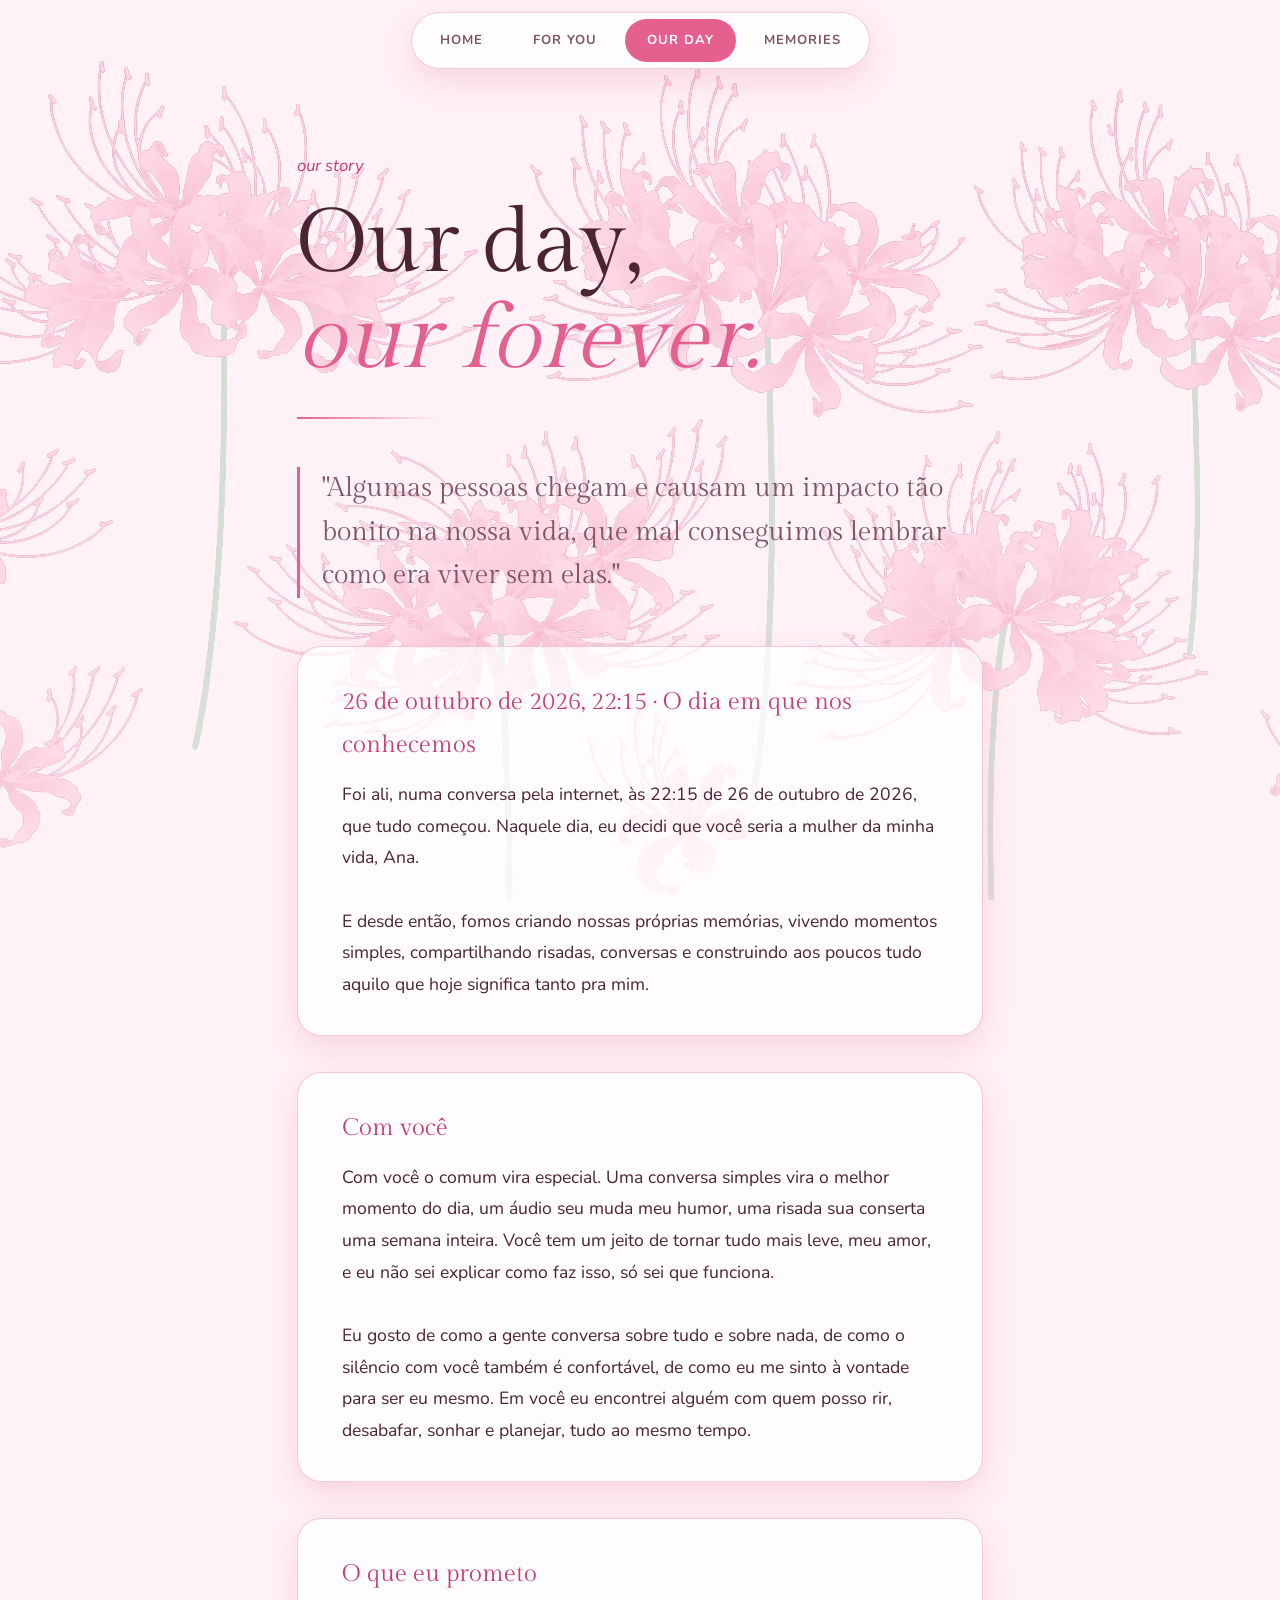
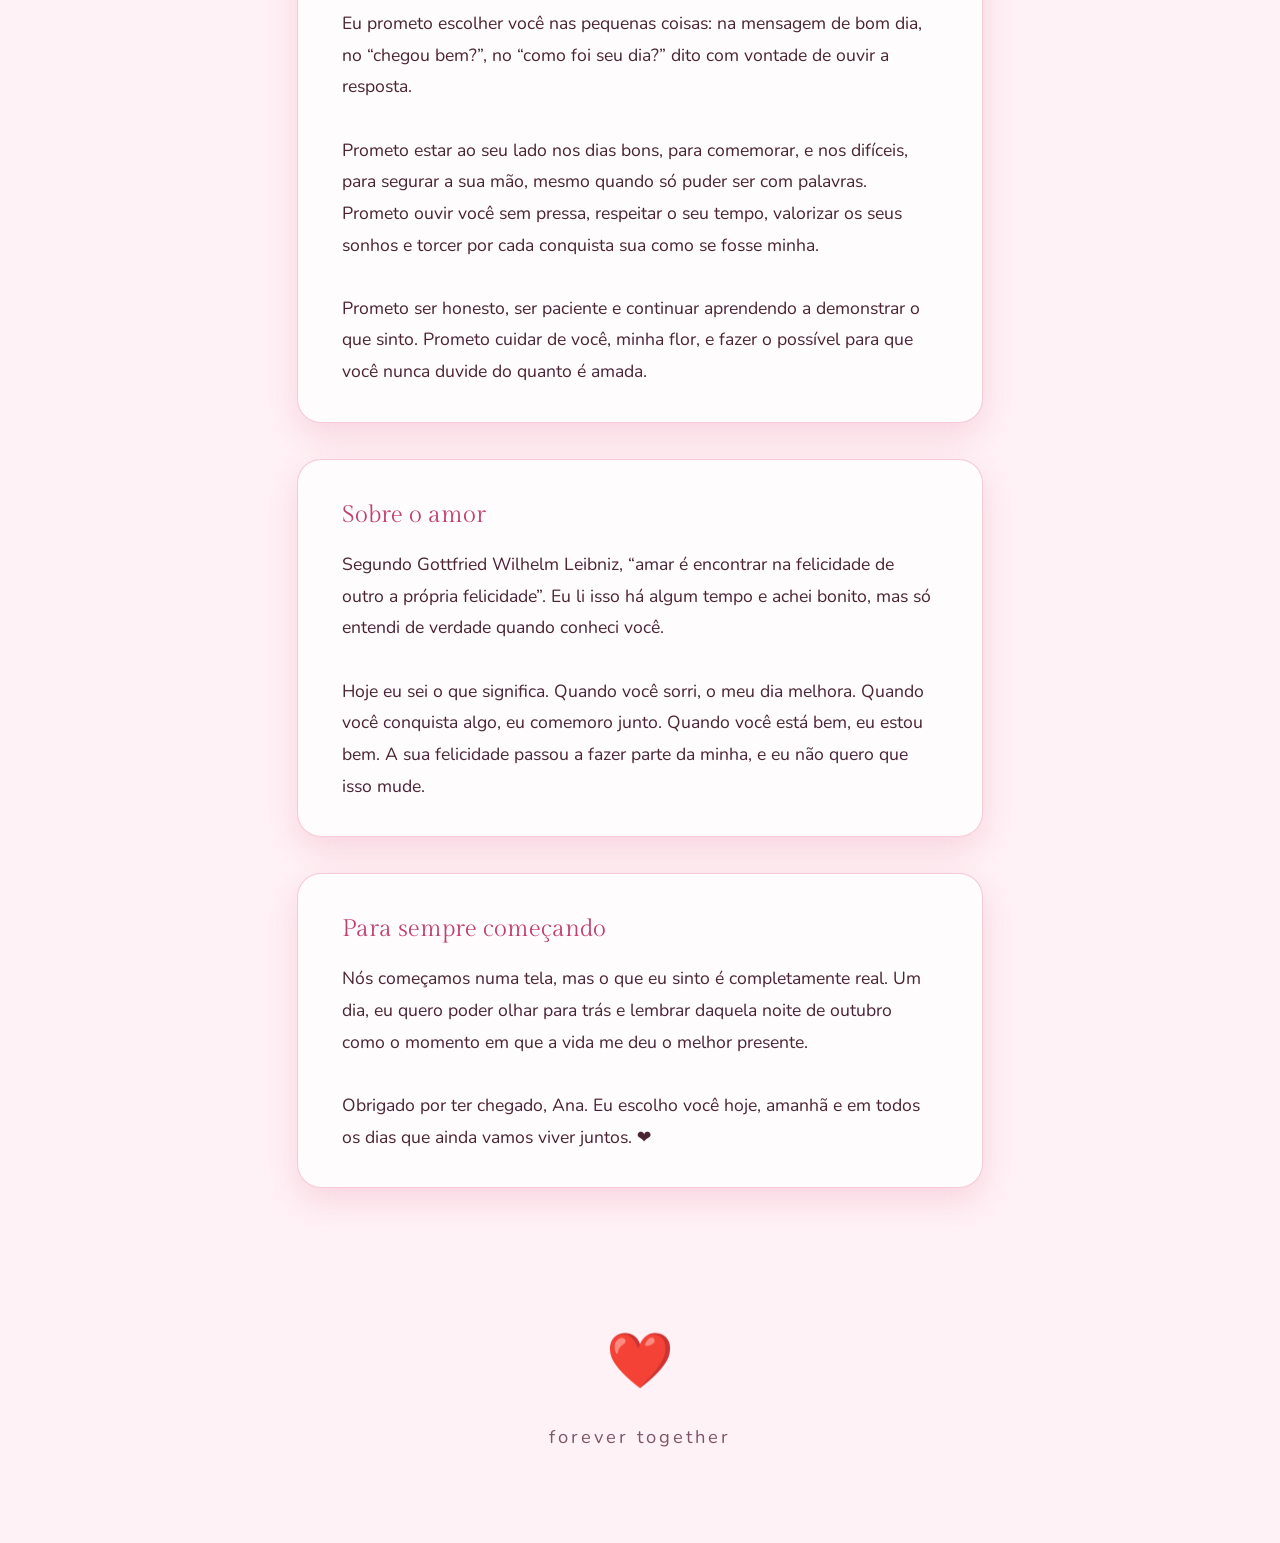
==== ourday.html @ eb77fa76 "Add files via upload" ====
<!DOCTYPE html>
<html lang="pt-br">
<head>
    <meta charset="UTF-8">
    <meta name="viewport" content="width=device-width, initial-scale=1.0">
    <meta name="theme-color" content="#ffe1ea">
    <title>Nosso dia, Ana ❤</title>
    <link rel="icon" href="favicon/coracao.png" type="image/png">
    <link rel="stylesheet" href="style.css">
</head>
<body class="ourday">

    <header class="cabecalho">
        <nav>
            <a href="index.html">HOME</a>
            <a href="foryou.html">FOR YOU</a>
            <a class="ativo" href="ourday.html">OUR DAY</a>
            <a href="memories.html">MEMORIES</a>
        </nav>
    </header>

    <section class="our-day">
        <p class="mini-title">our story</p>

        <h1>
            Our day,<br>
            <span class="rosa">our forever.</span>
        </h1>

        <div class="line"></div>

        <div class="citacao">
            <p>
                "Algumas pessoas chegam e causam um impacto tão bonito na nossa vida,
                que mal conseguimos lembrar como era viver sem elas."
            </p>
        </div>

        <div class="day-block">
            <p class="section-title">26 de outubro de 2026, 22:15 · O dia em que nos conhecemos</p>

            <p class="main-text">
                Foi ali, numa conversa pela internet, às 22:15 de 26 de outubro de 2026, que tudo começou.
                Naquele dia, eu decidi que você seria a mulher da minha vida, Ana.
                <br><br>
                E desde então, fomos criando nossas próprias memórias, vivendo momentos simples, compartilhando risadas, conversas e construindo aos poucos tudo aquilo que hoje significa tanto pra mim.
            </p>
        </div>

        <div class="day-block">
            <p class="section-title">Com você</p>

            <p class="main-text">
                Com você o comum vira especial. Uma conversa simples vira o melhor momento do dia, um áudio seu muda meu humor, uma risada sua conserta uma semana inteira. Você tem um jeito de tornar tudo mais leve, meu amor, e eu não sei explicar como faz isso, só sei que funciona.
                <br><br>
                Eu gosto de como a gente conversa sobre tudo e sobre nada, de como o silêncio com você também é confortável, de como eu me sinto à vontade para ser eu mesmo. Em você eu encontrei alguém com quem posso rir, desabafar, sonhar e planejar, tudo ao mesmo tempo.
            </p>
        </div>

        <div class="day-block">
            <p class="section-title">O que eu prometo</p>

            <p class="main-text">
                Eu prometo escolher você nas pequenas coisas: na mensagem de bom dia, no “chegou bem?”, no “como foi seu dia?” dito com vontade de ouvir a resposta.
                <br><br>
                Prometo estar ao seu lado nos dias bons, para comemorar, e nos difíceis, para segurar a sua mão, mesmo quando só puder ser com palavras. Prometo ouvir você sem pressa, respeitar o seu tempo, valorizar os seus sonhos e torcer por cada conquista sua como se fosse minha.
                <br><br>
                Prometo ser honesto, ser paciente e continuar aprendendo a demonstrar o que sinto. Prometo cuidar de você, minha flor, e fazer o possível para que você nunca duvide do quanto é amada.
            </p>
        </div>

        <div class="day-block">
            <p class="section-title">Sobre o amor</p>

            <p class="main-text">
                Segundo Gottfried Wilhelm Leibniz, “amar é encontrar na felicidade de outro a própria felicidade”. Eu li isso há algum tempo e achei bonito, mas só entendi de verdade quando conheci você.
                <br><br>
                Hoje eu sei o que significa. Quando você sorri, o meu dia melhora. Quando você conquista algo, eu comemoro junto. Quando você está bem, eu estou bem. A sua felicidade passou a fazer parte da minha, e eu não quero que isso mude.
            </p>
        </div>

        <div class="day-block">
            <p class="section-title">Para sempre começando</p>

            <p class="main-text">
                Nós começamos numa tela, mas o que eu sinto é completamente real. Um dia, eu quero poder olhar para trás e lembrar daquela noite de outubro como o momento em que a vida me deu o melhor presente.
                <br><br>
                Obrigado por ter chegado, Ana. Eu escolho você hoje, amanhã e em todos os dias que ainda vamos viver juntos. ❤️
            </p>
        </div>
    </section>

    <section class="final-page-our">
        <h1>❤️</h1>
        <p>forever together</p>
    </section>

    <div class="hearts" aria-hidden="true">
        <span>❤</span><span>❤</span><span>❤</span><span>❤</span><span>❤</span>
        <span>❤</span><span>❤</span><span>❤</span><span>❤</span><span>❤</span>
    </div>

    <audio id="bg-music"></audio>
    <script src="script.js"></script>
</body>
</html>
---- style.css ----
@import url('https://fonts.googleapis.com/css2?family=Nunito:wght@400;600;700&display=swap');

@font-face {
    font-family: 'Gilda Display';
    src: url('fonts/Gilda-Display_ttf.eot');
    src: url('fonts/Gilda-Display_ttf.woff') format('woff');
    font-display: swap;
}

:root {
    --bg-1: #fff7fa;
    --bg-2: #ffe9f0;
    --card: rgba(255, 255, 255, 0.72);
    --ink: #4a2433;
    --ink-soft: #7d5566;
    --rose: #e4608f;
    --rose-deep: #c2406f;
    --blush: #fbd3e0;
    --line: rgba(217, 70, 119, 0.28);
    --shadow: 0 12px 34px rgba(217, 70, 119, 0.18);
    --display: 'Gilda Display', Georgia, serif;
    --body: 'Nunito', system-ui, sans-serif;
}

* { margin: 0; padding: 0; box-sizing: border-box; }

html { scroll-behavior: smooth; }

body {
    font-family: var(--body);
    color: var(--ink);
    line-height: 1.8;
    min-height: 100vh;
    background: #fff2f6;
    position: relative;
    overflow-x: hidden;
}

h1, h2 { font-family: var(--display); font-weight: 400; }

a:focus-visible, button:focus-visible, input:focus-visible {
    outline: 3px solid var(--rose);
    outline-offset: 3px;
}

/* ---------- CORAÇÕES SUBINDO ---------- */
.hearts {
    position: fixed; inset: 0;
    pointer-events: none;
    overflow: hidden;
    z-index: 0;
}
.hearts span {
    position: absolute;
    bottom: -60px;
    color: rgba(217, 70, 119, 0.3);
    animation: subir linear infinite;
}
@keyframes subir {
    0%   { transform: translateY(0) scale(1); opacity: 0; }
    10%  { opacity: 1; }
    100% { transform: translateY(-115vh) scale(1.3); opacity: 0; }
}
.hearts span:nth-child(1)  { left: 5%;  font-size: 18px; animation-duration: 12s; }
.hearts span:nth-child(2)  { left: 15%; font-size: 30px; animation-duration: 15s; animation-delay: 2s; }
.hearts span:nth-child(3)  { left: 28%; font-size: 24px; animation-duration: 11s; animation-delay: 5s; }
.hearts span:nth-child(4)  { left: 40%; font-size: 20px; animation-duration: 18s; }
.hearts span:nth-child(5)  { left: 52%; font-size: 26px; animation-duration: 13s; animation-delay: 3s; }
.hearts span:nth-child(6)  { left: 63%; font-size: 22px; animation-duration: 14s; animation-delay: 7s; }
.hearts span:nth-child(7)  { left: 74%; font-size: 28px; animation-duration: 16s; }
.hearts span:nth-child(8)  { left: 82%; font-size: 32px; animation-duration: 12s; animation-delay: 4s; }
.hearts span:nth-child(9)  { left: 90%; font-size: 36px; animation-duration: 17s; animation-delay: 1s; }
.hearts span:nth-child(10) { left: 97%; font-size: 22px; animation-duration: 14s; animation-delay: 6s; }

main, section, .conteudo, .timeline-start { position: relative; z-index: 1; }

/* ---------- MENU ---------- */
.cabecalho {
    position: sticky; top: 0;
    z-index: 1000;
    padding: 12px;
    transition: transform 0.4s ease;
}
.cabecalho.esconder { transform: translateY(-120%); }

.cabecalho nav {
    width: fit-content;
    max-width: 100%;
    margin: 0 auto;
    display: flex;
    gap: 6px;
    padding: 6px;
    background: rgba(255, 255, 255, 0.82);
    backdrop-filter: blur(10px);
    -webkit-backdrop-filter: blur(10px);
    border: 1px solid var(--line);
    border-radius: 999px;
    box-shadow: var(--shadow);
}
.cabecalho nav a {
    color: var(--ink-soft);
    text-decoration: none;
    font-size: 13px;
    font-weight: 700;
    letter-spacing: 1px;
    padding: 10px 22px;
    border-radius: 999px;
    transition: background 0.25s, color 0.25s;
}
.cabecalho nav a:hover { background: var(--blush); color: var(--rose-deep); }
.cabecalho nav a.ativo { background: var(--rose); color: #fff; }

/* ---------- TIPOGRAFIA COMUM ---------- */
.mini-title, .text-mini, .timeline-start span {
    display: block;
    font-style: italic;
    font-size: 1.05rem;
    color: var(--rose-deep);
    margin-bottom: 14px;
}
.rosa { color: var(--rose); font-style: italic; }

.for-you h1, .our-day h1, .memories h1, .frase {
    font-size: clamp(2.6rem, 9vw, 5.6rem);
    line-height: 1.08;
    color: var(--ink);
}

.line, .linha, .line-memories {
    width: 140px; height: 2px;
    background: linear-gradient(to right, var(--rose), transparent);
    margin: 28px 0 48px;
}
.linha, .line-memories { margin-left: auto; margin-right: auto; background: linear-gradient(to right, transparent, var(--rose), transparent); }

.section-title {
    font-family: var(--display);
    font-size: 1.5rem;
    color: var(--rose-deep);
    margin-bottom: 12px;
}

.main-text {
    font-size: 1.1rem;
    max-width: 66ch;
    color: var(--ink);
}

.pequeno { font-size: 0.8rem; color: var(--ink-soft); }

/* ---------- HOME ---------- */
.home { display: flex; flex-direction: column; }
.home .conteudo {
    flex: 1;
    min-height: calc(100svh - 80px);
    display: flex; flex-direction: column;
    align-items: center; justify-content: center;
    text-align: center;
    padding: 20px 6% 60px;
}
.frase { animation: aparecer 1.6s ease both; }
.text-final {
    max-width: 52ch;
    font-size: 1.1rem;
    color: var(--ink-soft);
}
.botao {
    display: inline-block;
    margin-top: 34px;
    padding: 14px 34px;
    border-radius: 999px;
    background: var(--rose);
    color: #fff;
    text-decoration: none;
    font-weight: 700;
    box-shadow: var(--shadow);
    transition: transform 0.25s, background 0.25s;
}
.botao:hover { background: var(--rose-deep); transform: translateY(-3px); }

@keyframes aparecer {
    from { opacity: 0; transform: translateY(24px); }
    to   { opacity: 1; transform: translateY(0); }
}

/* ---------- FOR YOU / OUR DAY ---------- */
.for-you, .our-day {
    max-width: 840px;
    margin: 0 auto;
    padding: 70px 6% 40px;
}
.text-block, .day-block {
    background: var(--card);
    border: 1px solid var(--line);
    border-radius: 24px;
    padding: 34px clamp(20px, 5vw, 44px);
    box-shadow: var(--shadow);
    margin-bottom: 36px;
}
.text-block .main-text, .day-block .main-text { margin-bottom: 0; }

.citacao {
    margin: 10px 0 48px;
    padding-left: 22px;
    border-left: 3px solid var(--rose);
}
.citacao p {
    font-family: var(--display);
    font-size: clamp(1.25rem, 3.4vw, 1.7rem);
    line-height: 1.6;
    color: var(--ink-soft);
}

.final-page, .final-page-our, .final-page-memories {
    max-width: 840px;
    margin: 0 auto;
    padding: 50px 6% 90px;
    text-align: center;
}
.line01 {
    width: 100%; height: 1px;
    margin-bottom: 40px;
    background: linear-gradient(to right, transparent, var(--rose), transparent);
}
.final-page h1 { font-size: clamp(1.7rem, 5vw, 2.6rem); line-height: 1.4; color: var(--rose-deep); margin-bottom: 14px; }
.final-page p, .final-page-our p { color: var(--ink-soft); font-size: 1.15rem; letter-spacing: 3px; }
.final-page-our h1, .final-page-memories h1 { font-size: 3.4rem; margin-bottom: 8px; }
.final-page-memories p { font-family: var(--display); font-size: clamp(1.2rem, 3.4vw, 1.7rem); color: var(--ink-soft); }

/* ---------- MEMORIES ---------- */
.memories-body { text-align: center; padding: 70px 6% 0; }

.fade-in { animation: aparecer 1.6s ease both; }
.timeline-end, .timeline-end01 {
    display: flex; justify-content: center;
    font-size: 2.6rem;
    color: var(--rose);
    animation: flutuar 2s ease-in-out infinite;
}
.timeline-end { margin-top: 50px; }
.timeline-end01 { margin-top: 40px; }
@keyframes flutuar { 50% { transform: translateY(10px); } }

.music-player-inline {
    display: flex; flex-direction: column; align-items: center;
    gap: 10px;
    width: min(320px, 90%);
    margin: 40px auto 20px;
    padding: 20px 24px;
    border-radius: 24px;
    background: var(--card);
    border: 1px solid var(--line);
    box-shadow: var(--shadow);
    position: relative; z-index: 10;
}
.music-player-inline .controls { display: flex; gap: 14px; }
.music-player-inline button {
    width: 48px; height: 48px;
    border: none; border-radius: 50%;
    background: var(--blush);
    color: var(--rose-deep);
    font-size: 1.3rem;
    cursor: pointer;
    transition: background 0.2s, transform 0.2s;
}
.music-player-inline button:hover { background: var(--rose); color: #fff; transform: scale(1.08); }
#music-progress {
    -webkit-appearance: none; appearance: none;
    width: 100%; height: 6px;
    border-radius: 10px;
    background: var(--blush);
    cursor: pointer;
}
#music-progress::-webkit-slider-thumb {
    -webkit-appearance: none;
    width: 18px; height: 18px; border-radius: 50%;
    background: var(--rose);
}
#music-progress::-moz-range-thumb { width: 18px; height: 18px; border: none; border-radius: 50%; background: var(--rose); }
#music-time { color: var(--ink-soft); font-size: 0.85rem; }

.timeline-start { text-align: center; margin-top: 90px; padding: 0 6%; }
.timeline-start h1 { font-size: clamp(2rem, 6vw, 3.4rem); color: var(--ink); }

.timeline {
    position: relative;
    max-width: 1100px;
    margin: 70px auto;
    padding: 0 5%;
}
.timeline::before {
    content: "";
    position: absolute; left: 50%; top: 0;
    transform: translateX(-50%);
    width: 2px; height: 100%;
    background: linear-gradient(to bottom, transparent, var(--rose) 8%, var(--rose) 92%, transparent);
}
.timeline-item {
    position: relative;
    display: grid;
    grid-template-columns: 1fr 1fr;
    align-items: center;
    gap: 80px;
    margin: 90px 0;
}
.timeline-item.right .timeline-image { order: 2; }
.timeline-item::after {
    content: "❤";
    position: absolute; top: 50%; left: 50%;
    transform: translate(-50%, -50%);
    width: 34px; height: 34px;
    display: grid; place-items: center;
    border-radius: 50%;
    background: #fff;
    color: var(--rose);
    font-size: 0.95rem;
    box-shadow: 0 0 0 4px var(--blush);
    z-index: 2;
}
.timeline-image { display: flex; justify-content: center; }
.timeline-image img {
    width: 100%; max-width: 330px;
    aspect-ratio: 4 / 5;
    object-fit: cover;
    background: #fff;
    padding: 10px 10px 40px;
    border-radius: 6px;
    box-shadow: var(--shadow);
    transform: rotate(-2.5deg);
    transition: transform 0.4s;
}
.timeline-item.right .timeline-image img { transform: rotate(2.5deg); }
.timeline-image img:hover { transform: rotate(0) scale(1.03); }

.timeline-content {
    padding: 28px;
    background: var(--card);
    border: 1px solid var(--line);
    border-radius: 24px;
    box-shadow: var(--shadow);
}
.timeline-content h2 { font-size: 1.7rem; color: var(--rose-deep); }

/* ---------- CELULAR ---------- */
@media (max-width: 768px) {
        .cabecalho { padding: 8px; }
    .cabecalho nav { width: 100%; justify-content: space-between; gap: 2px; padding: 4px; }
    .cabecalho nav a { flex: 1; text-align: center; font-size: 11px; letter-spacing: 0; padding: 10px 4px; }

    .for-you, .our-day { padding-top: 44px; }
    .line, .linha, .line-memories { margin-bottom: 32px; }
    .text-block, .day-block { border-radius: 20px; margin-bottom: 24px; }
    .main-text { font-size: 1.02rem; }

    .memories-body { padding-top: 44px; }
    .timeline-start { margin-top: 60px; }

    .timeline { padding: 0 5% 0 14%; margin: 50px auto; }
    .timeline::before { left: 7%; transform: none; }
    .timeline-item { grid-template-columns: 1fr; gap: 20px; margin: 60px 0; }
    .timeline-item.right .timeline-image { order: 0; }
    .timeline-item::after { left: calc(-8.6% - 15px); top: 24px; transform: none; width: 30px; height: 30px; }
    .timeline-image img { max-width: 100%; }


    .final-page, .final-page-our, .final-page-memories { padding-bottom: 60px; }
}

@media (max-width: 360px) {
    .cabecalho nav a { font-size: 10px; }
}

@media (prefers-reduced-motion: reduce) {
    *, *::before, *::after { animation: none !important; transition: none !important; }
    html { scroll-behavior: auto; }
}

/* ---------- IMAGENS DE FUNDO (LÍRIOS EM ROSA) ---------- */
body::before {
    content: "";
    position: fixed; inset: 0;
    z-index: -1;
    background-color: #fff2f6;
    background-size: cover;
    background-position: center;
    background-repeat: no-repeat;
}
.home::before     { background-image: linear-gradient(rgba(255,242,246,.12), rgba(255,242,246,.25)), url('background/lirio-pronto.webp'); }
.foryou::before   { background-image: linear-gradient(rgba(255,242,246,.35), rgba(255,242,246,.5)),  url('background/lirios-cpa.webp'); }
.ourday::before   { background-image: linear-gradient(rgba(255,242,246,.35), rgba(255,242,246,.5)),  url('background/lirios-01.webp'); }
.memories::before { background-image: linear-gradient(rgba(255,242,246,.35), rgba(255,242,246,.5)),  url('background/lirio-memories.webp'); }

.data-encontro { margin-top: 16px; font-style: italic; color: var(--rose-deep); }
.final-page-memories { padding-top: 70px; }
@media (max-width: 768px) {
    .home::before { background-position: 70% center; }
}
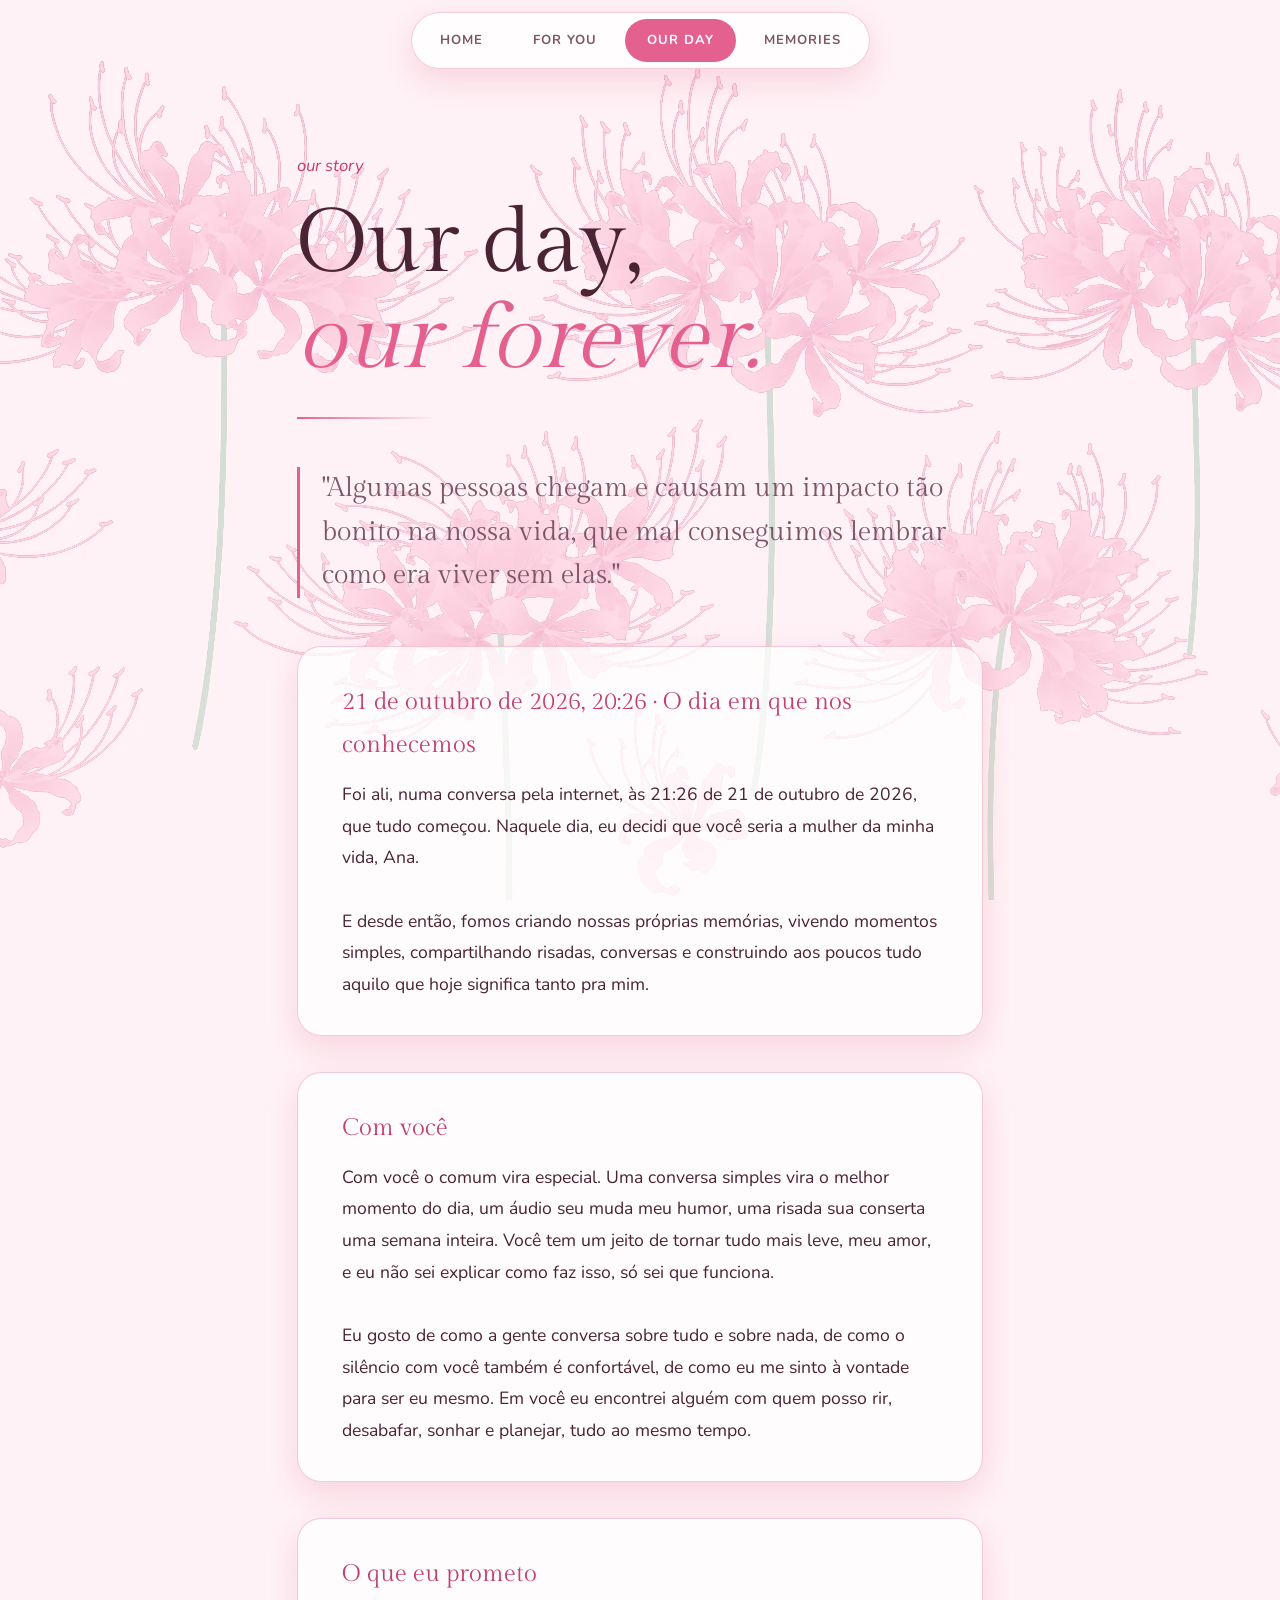
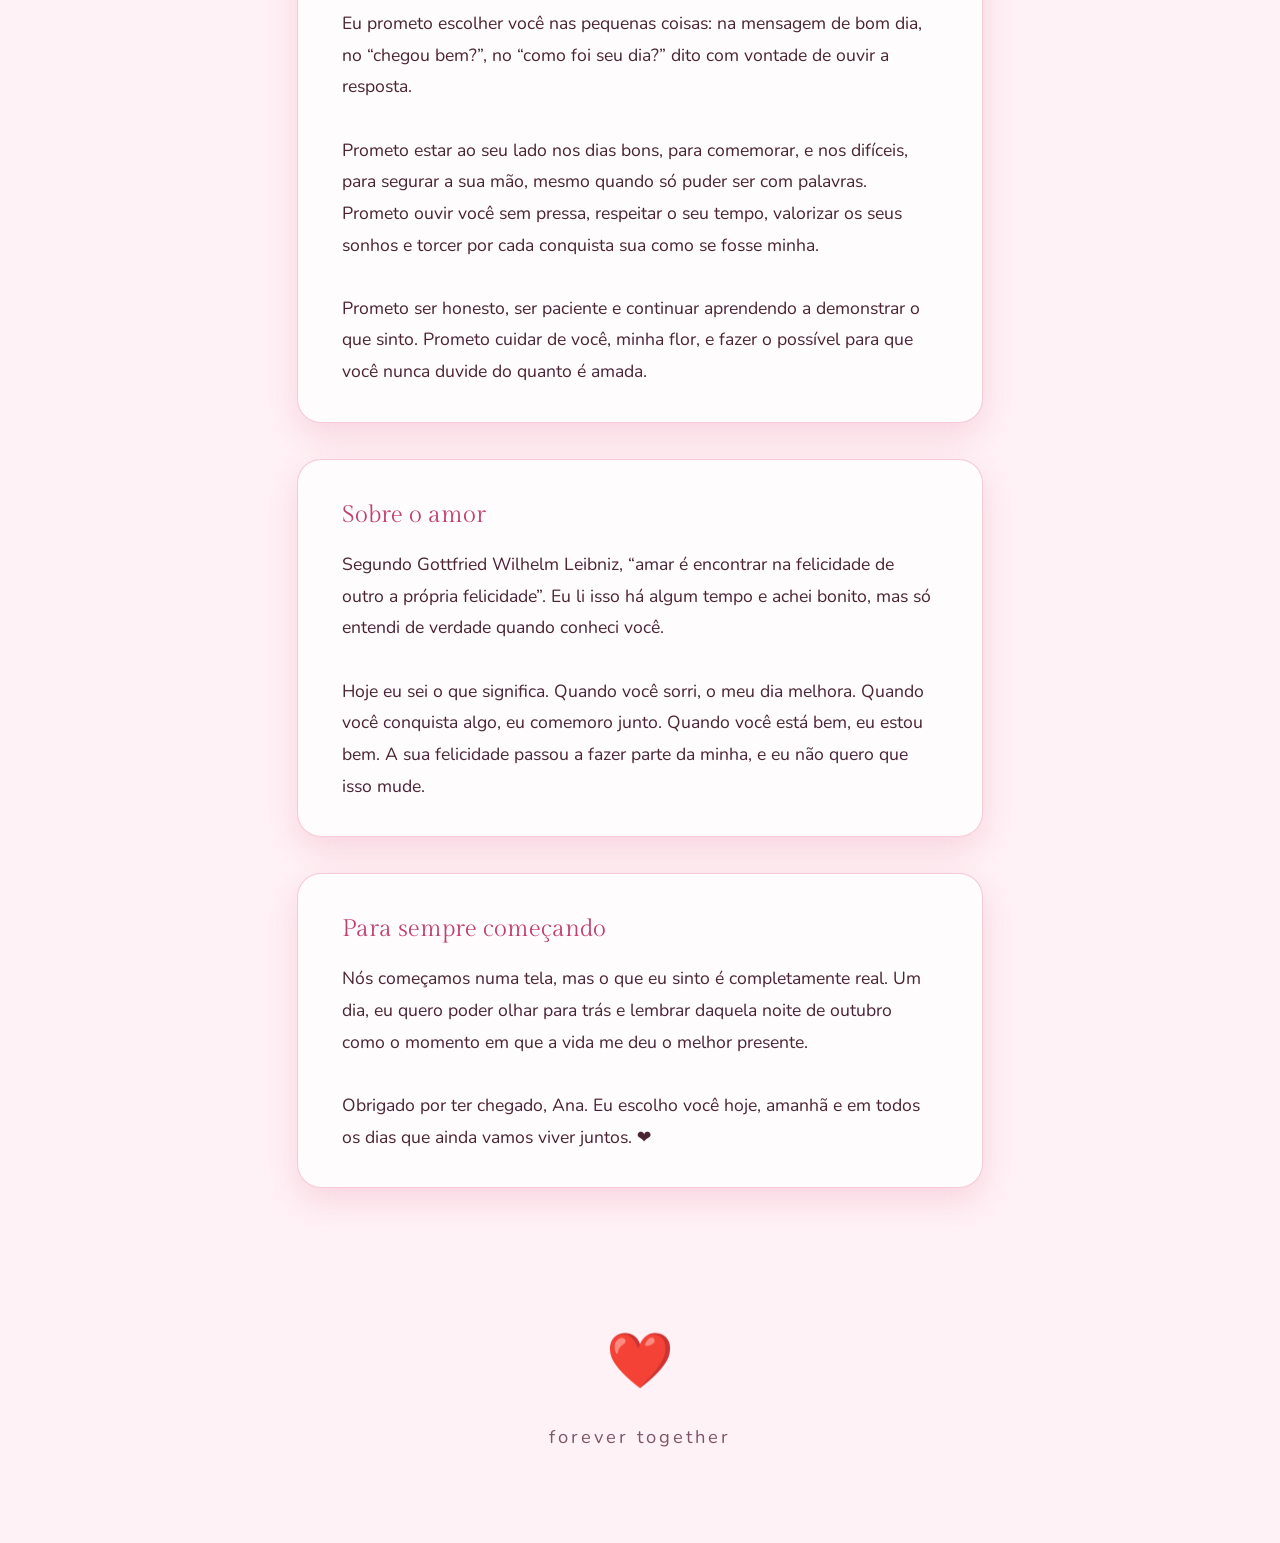
==== commit e572f4b7: "Update ourday.html" ====
--- a/ourday.html
+++ b/ourday.html
@@ -37,10 +37,10 @@
         </div>
 
         <div class="day-block">
-            <p class="section-title">26 de outubro de 2026, 22:15 · O dia em que nos conhecemos</p>
+            <p class="section-title">21 de outubro de 2026, 20:26 · O dia em que nos conhecemos</p>
 
             <p class="main-text">
-                Foi ali, numa conversa pela internet, às 22:15 de 26 de outubro de 2026, que tudo começou.
+                Foi ali, numa conversa pela internet, às 21:26 de 21 de outubro de 2026, que tudo começou.
                 Naquele dia, eu decidi que você seria a mulher da minha vida, Ana.
                 <br><br>
                 E desde então, fomos criando nossas próprias memórias, vivendo momentos simples, compartilhando risadas, conversas e construindo aos poucos tudo aquilo que hoje significa tanto pra mim.
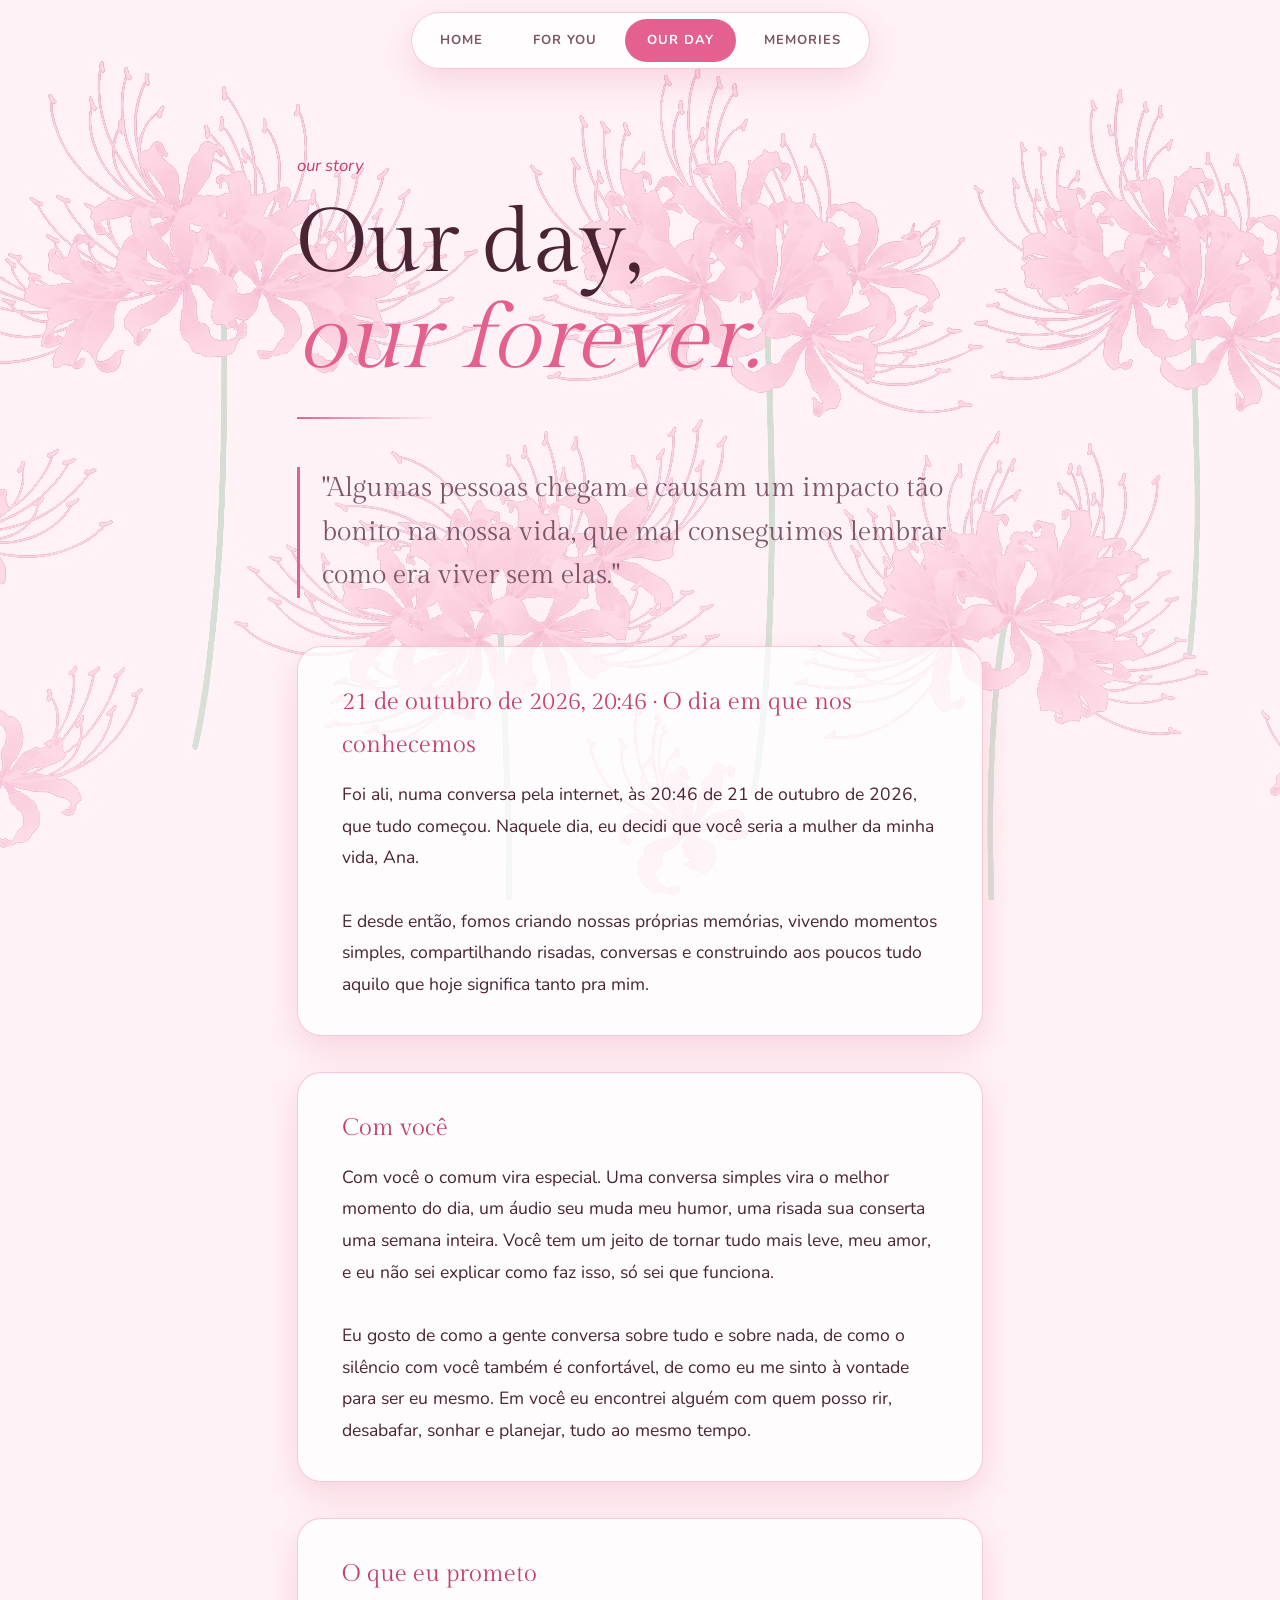
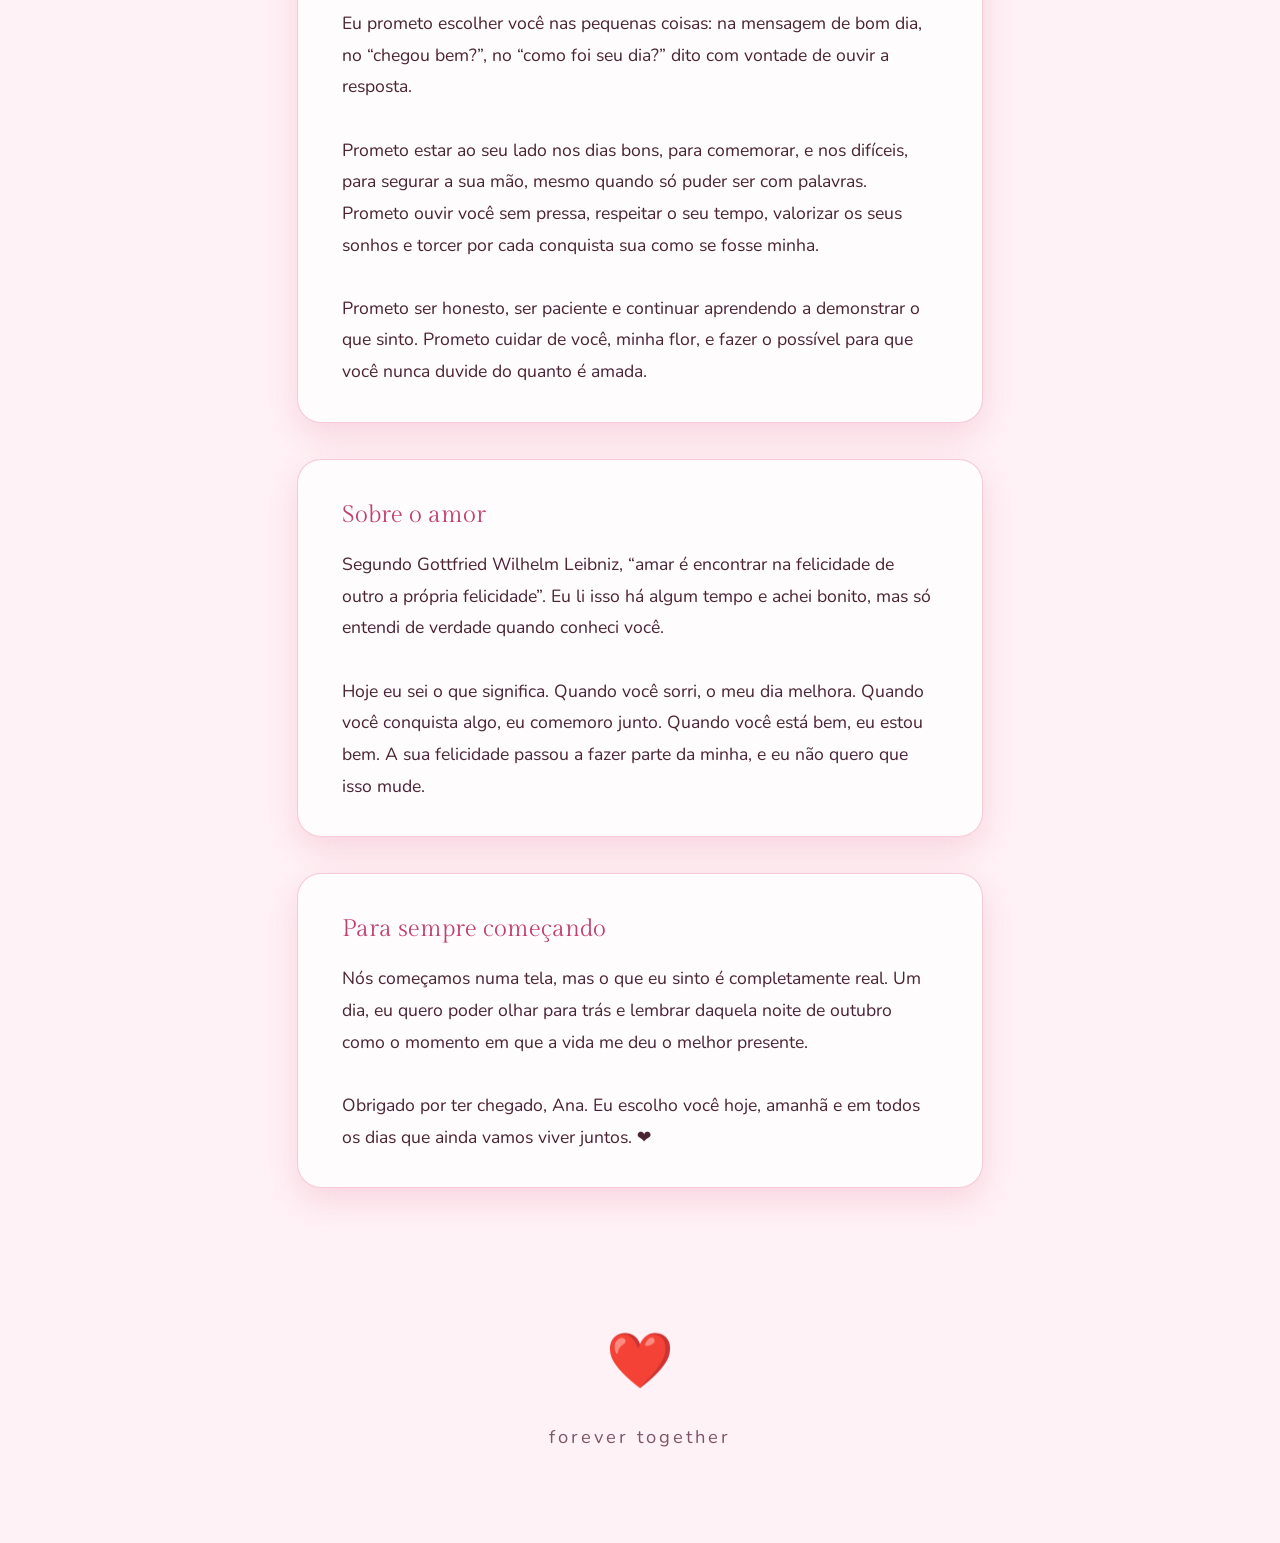
==== commit d9047c96: "Add files via upload" ====
--- a/ourday.html
+++ b/ourday.html
@@ -37,10 +37,10 @@
         </div>
 
         <div class="day-block">
-            <p class="section-title">21 de outubro de 2026, 20:26 · O dia em que nos conhecemos</p>
+            <p class="section-title">21 de outubro de 2026, 20:46 · O dia em que nos conhecemos</p>
 
             <p class="main-text">
-                Foi ali, numa conversa pela internet, às 21:26 de 21 de outubro de 2026, que tudo começou.
+                Foi ali, numa conversa pela internet, às 20:46 de 21 de outubro de 2026, que tudo começou.
                 Naquele dia, eu decidi que você seria a mulher da minha vida, Ana.
                 <br><br>
                 E desde então, fomos criando nossas próprias memórias, vivendo momentos simples, compartilhando risadas, conversas e construindo aos poucos tudo aquilo que hoje significa tanto pra mim.
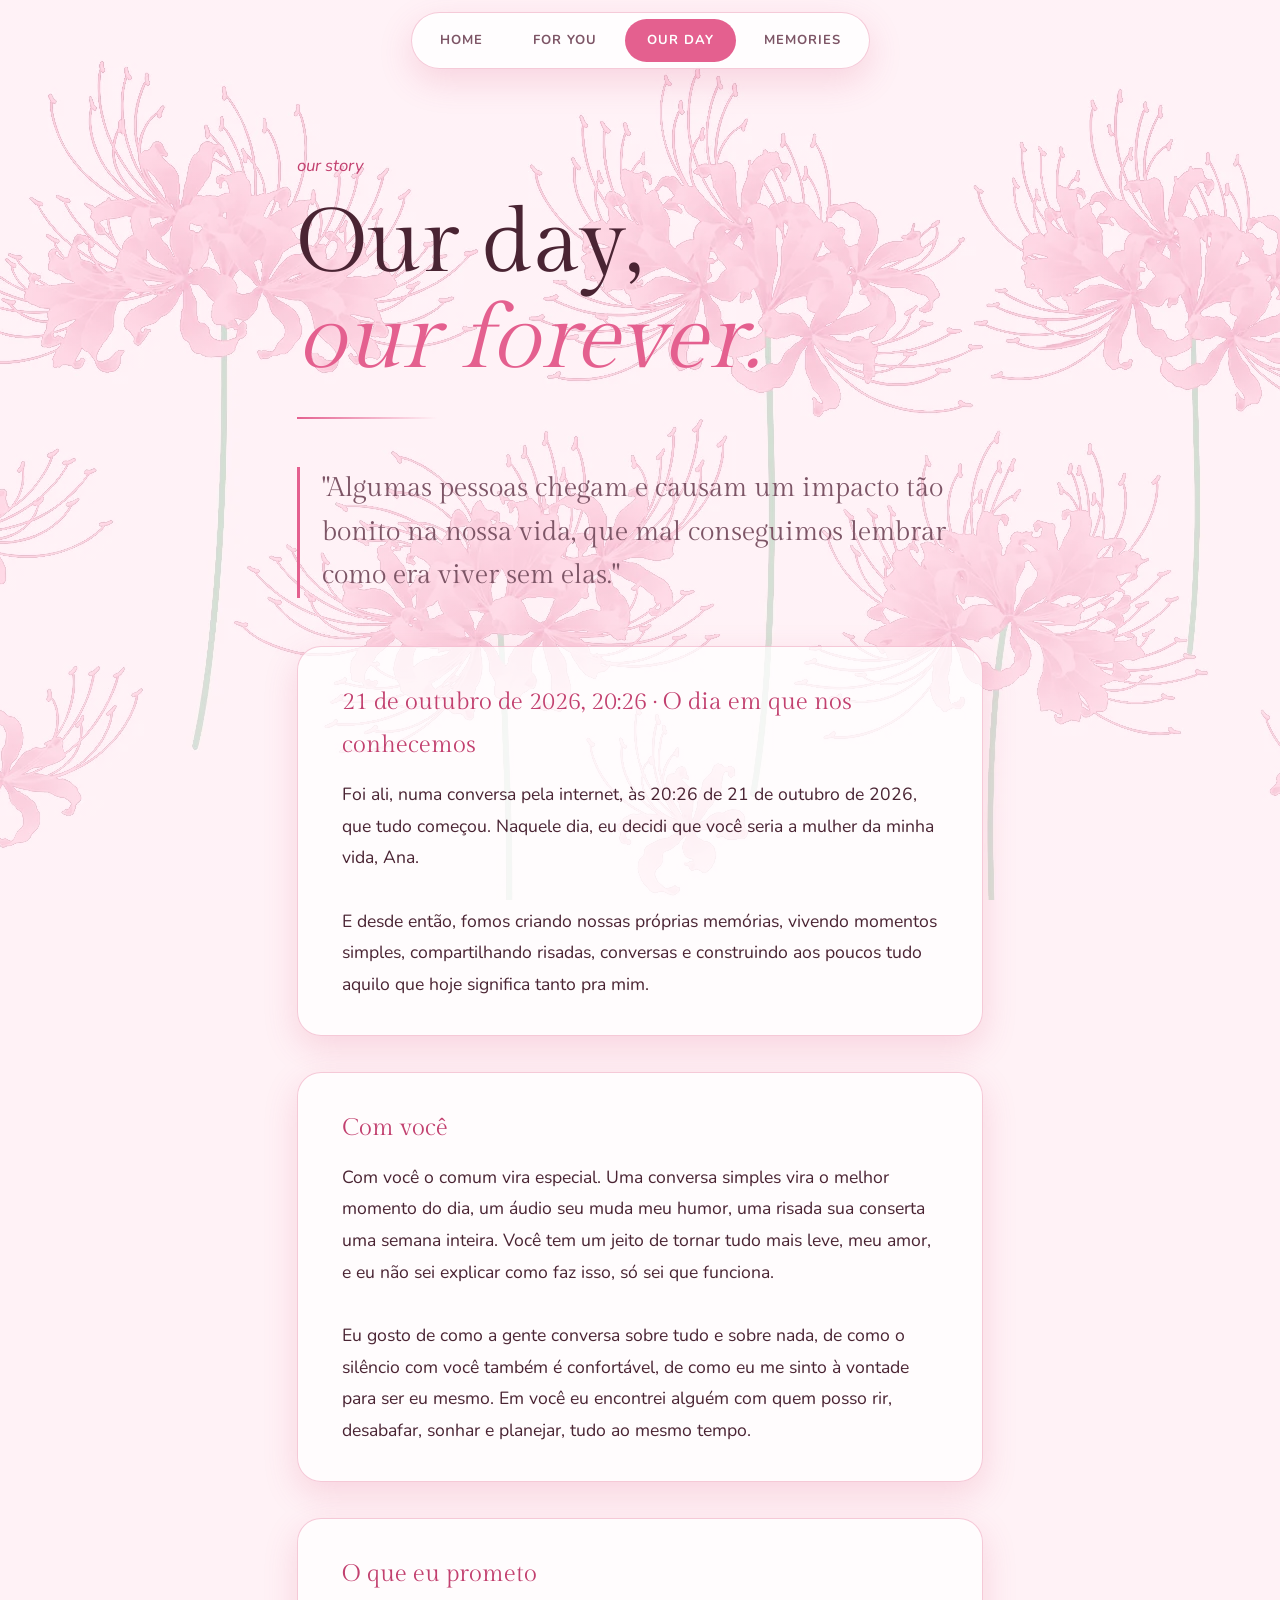
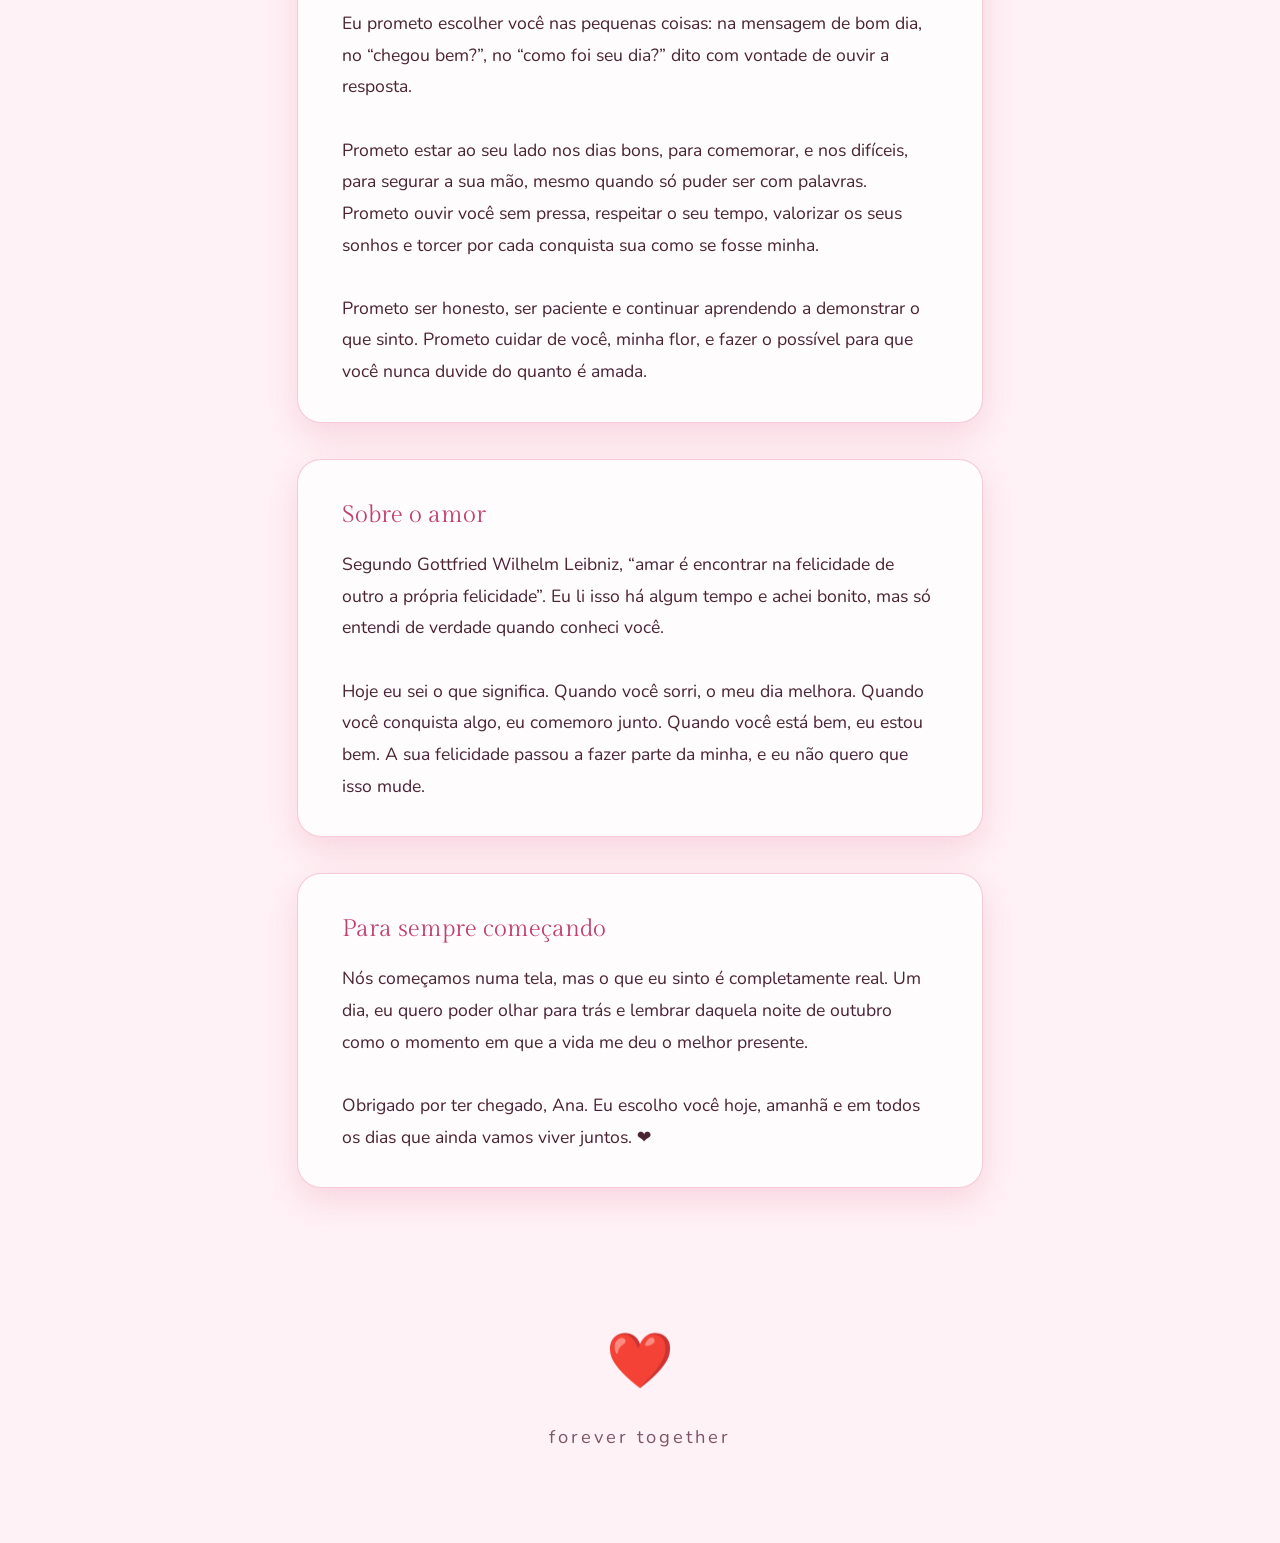
==== commit 6bbf2063: "Add files via upload" ====
--- a/ourday.html
+++ b/ourday.html
@@ -37,10 +37,10 @@
         </div>
 
         <div class="day-block">
-            <p class="section-title">21 de outubro de 2026, 20:46 · O dia em que nos conhecemos</p>
+            <p class="section-title">21 de outubro de 2026, 20:26 · O dia em que nos conhecemos</p>
 
             <p class="main-text">
-                Foi ali, numa conversa pela internet, às 20:46 de 21 de outubro de 2026, que tudo começou.
+                Foi ali, numa conversa pela internet, às 20:26 de 21 de outubro de 2026, que tudo começou.
                 Naquele dia, eu decidi que você seria a mulher da minha vida, Ana.
                 <br><br>
                 E desde então, fomos criando nossas próprias memórias, vivendo momentos simples, compartilhando risadas, conversas e construindo aos poucos tudo aquilo que hoje significa tanto pra mim.
